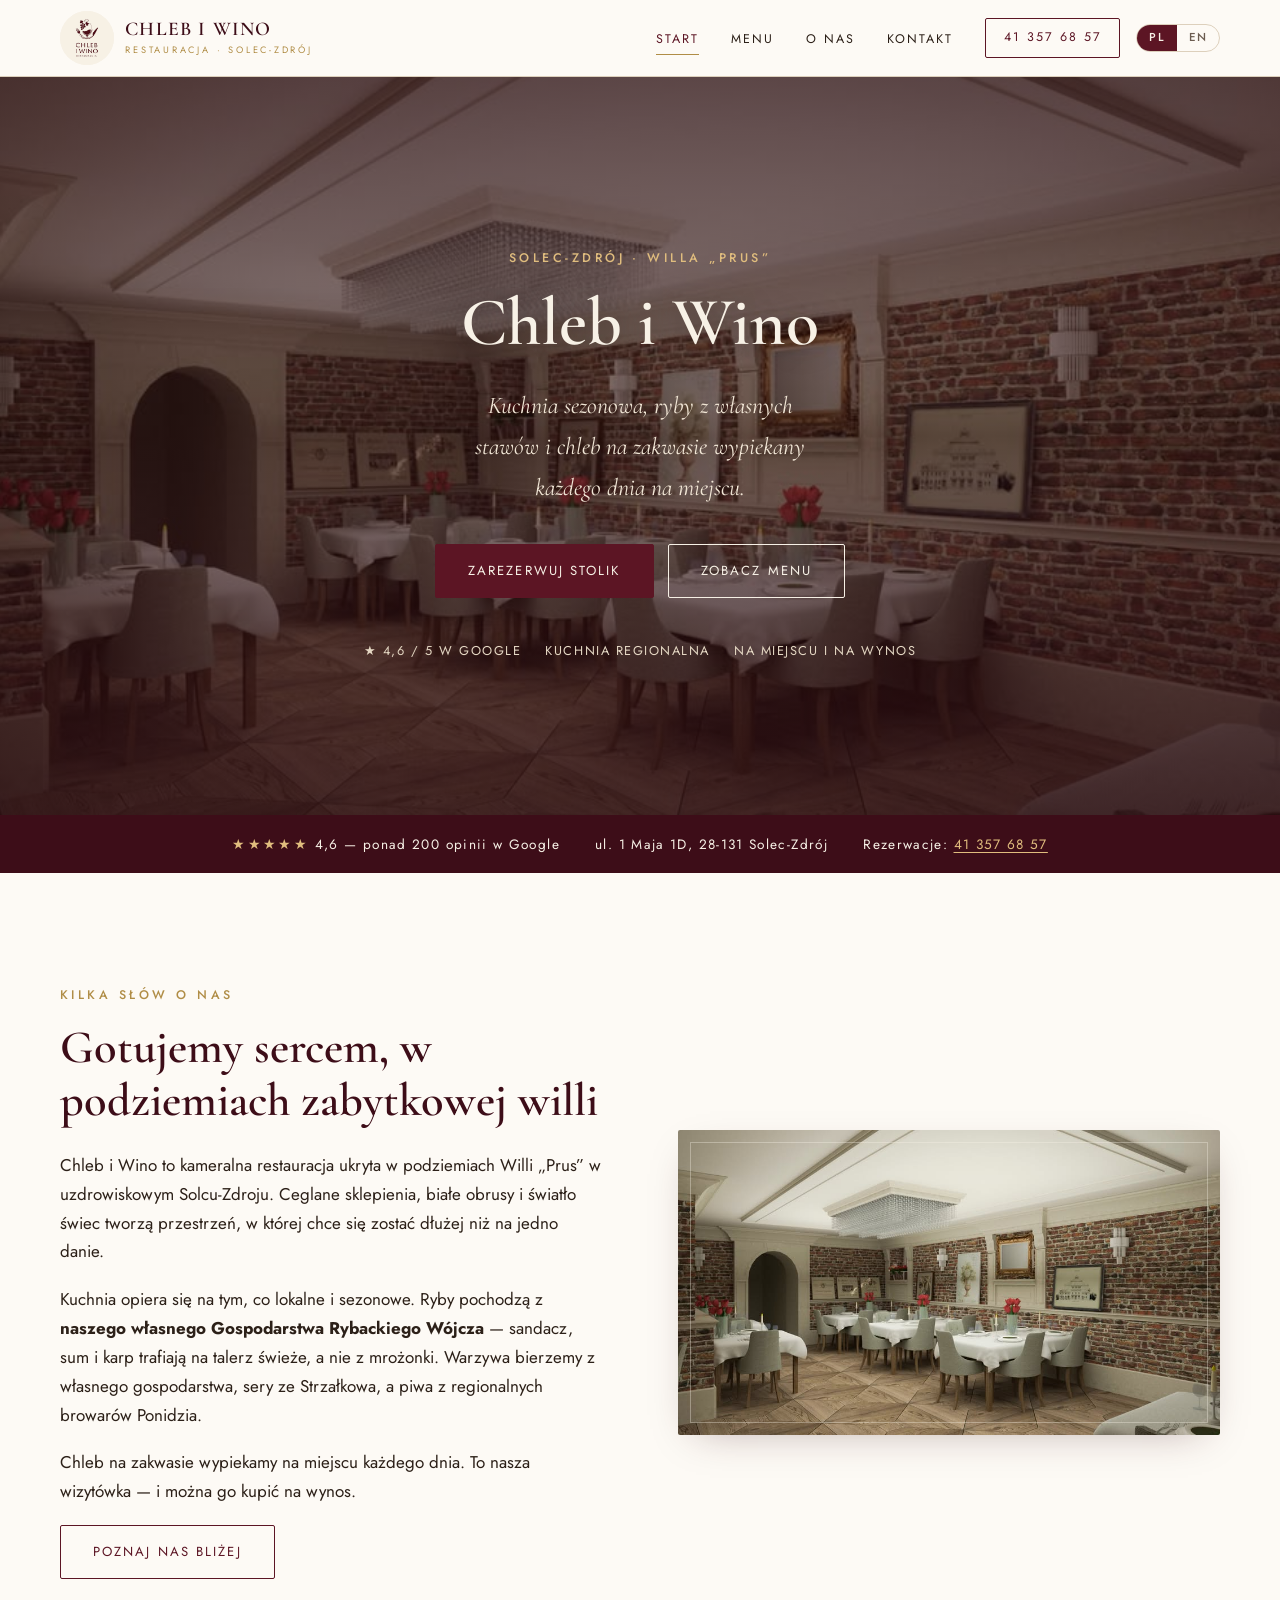
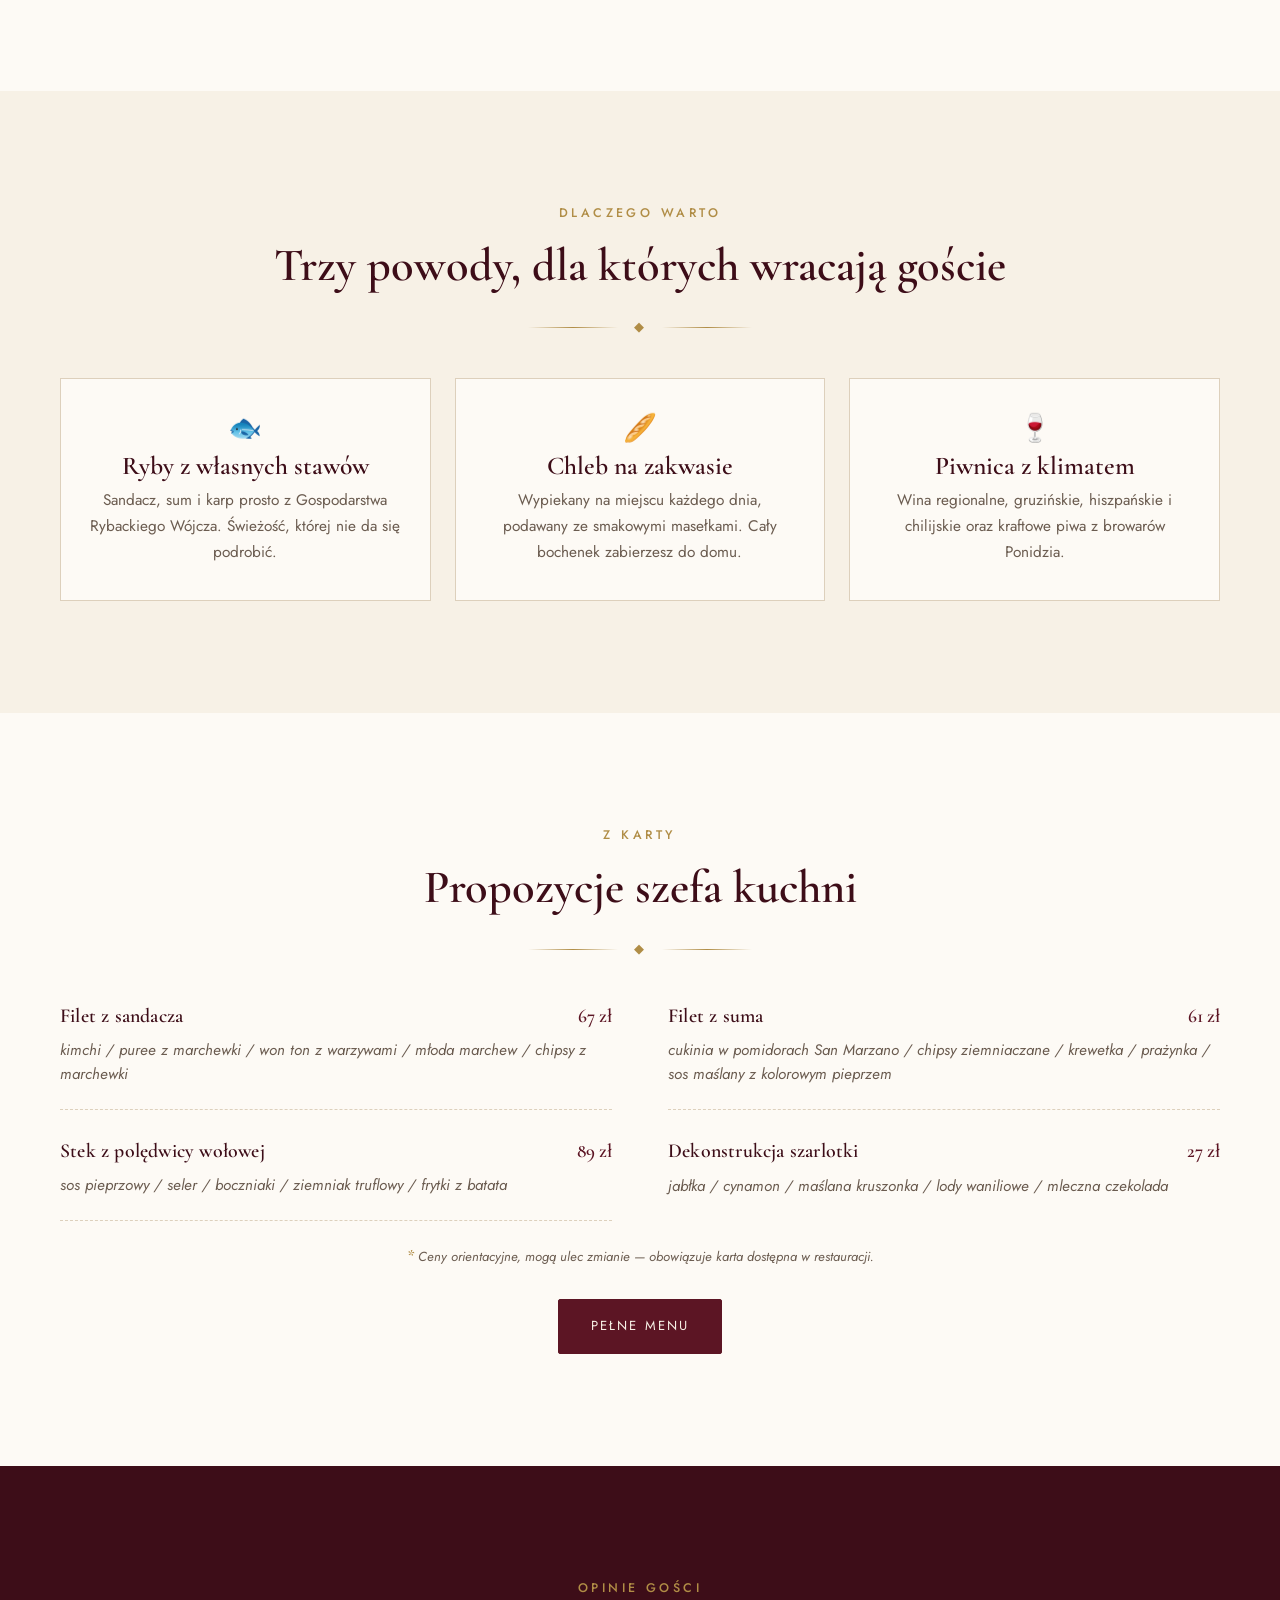
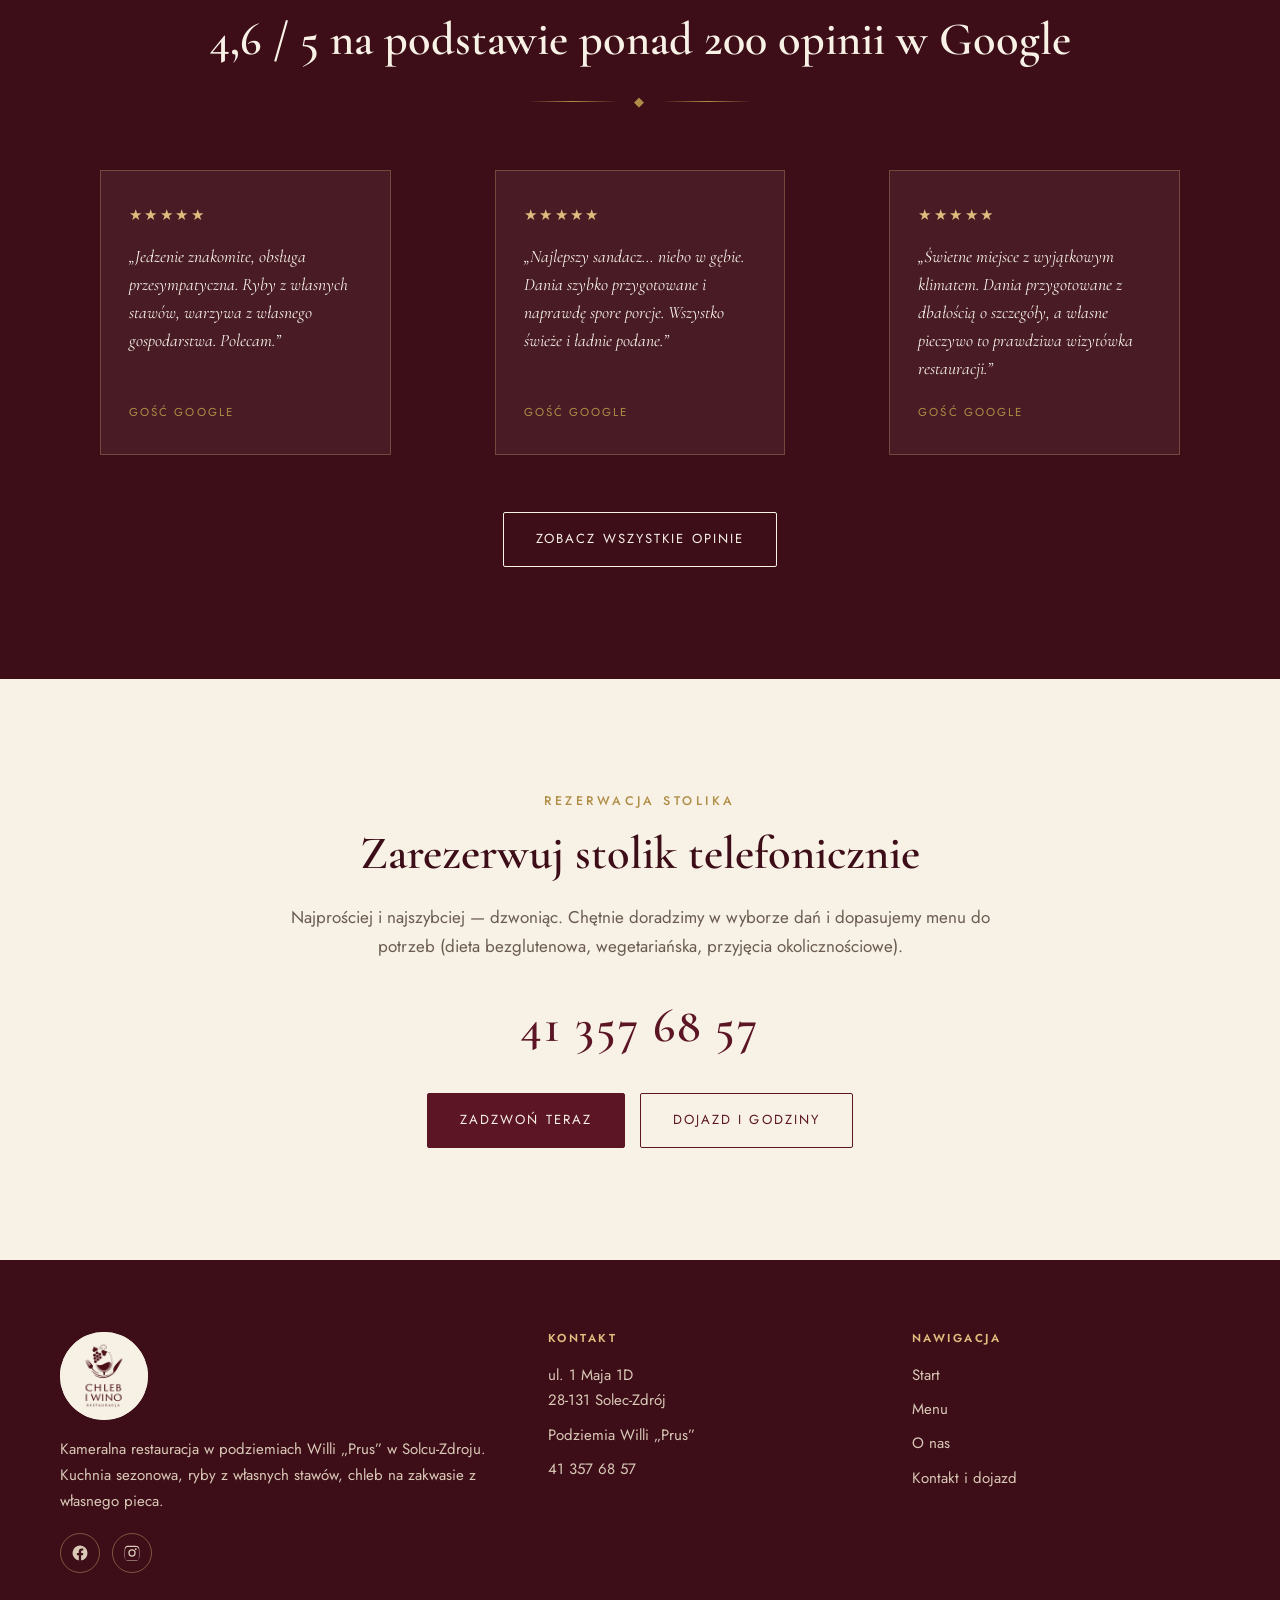
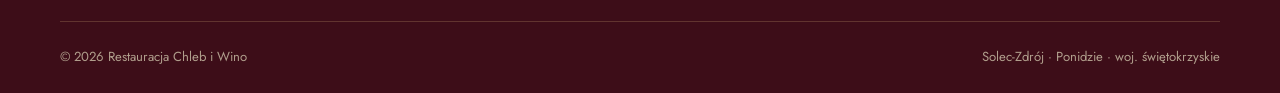
==== index.html @ 339c1a81 "Strona restauracji Chleb i Wino (Solec-Zdrój) Statyczna witryna w HTML, CSS i JS — bez frameworków i" ====
<!DOCTYPE html>
<html lang="pl">
<head>
<meta charset="utf-8">
<meta name="viewport" content="width=device-width, initial-scale=1">
<script>document.documentElement.classList.add("js");</script>
<title>Chleb i Wino — Restauracja w Solcu-Zdroju | Ryby z własnych stawów</title>
<meta name="description" content="Restauracja Chleb i Wino w Solcu-Zdroju. Kuchnia sezonowa, świeże ryby z własnego gospodarstwa rybackiego Wójcza i chleb na zakwasie wypiekany na miejscu. Rezerwacje: 41 357 68 57.">
<link rel="canonical" href="https://chlebiwino-solec.pl/">
<meta name="theme-color" content="#5c1524">

<link rel="alternate" hreflang="pl" href="https://chlebiwino-solec.pl/">
<link rel="alternate" hreflang="en" href="https://chlebiwino-solec.pl/en/index.html">
<link rel="alternate" hreflang="x-default" href="https://chlebiwino-solec.pl/">

<!-- Open Graph / social -->
<meta property="og:type" content="restaurant">
<meta property="og:locale" content="pl_PL">
<meta property="og:site_name" content="Chleb i Wino">
<meta property="og:title" content="Chleb i Wino — Restauracja w Solcu-Zdroju">
<meta property="og:description" content="Kuchnia sezonowa, świeże ryby z własnych stawów i chleb na zakwasie wypiekany na miejscu. Zabytkowa Willa „Prus”, Solec-Zdrój.">
<meta property="og:url" content="https://chlebiwino-solec.pl/">
<meta property="og:image" content="https://chlebiwino-solec.pl/img/wnetrze.jpg">
<meta name="twitter:card" content="summary_large_image">

<link rel="icon" href="img/logo.jpg">
<link rel="apple-touch-icon" href="img/logo.jpg">

<link rel="preconnect" href="https://fonts.googleapis.com">
<link rel="preconnect" href="https://fonts.gstatic.com" crossorigin>
<link href="https://fonts.googleapis.com/css2?family=Cormorant+Garamond:ital,wght@0,400;0,500;0,600;1,400;1,500&family=Jost:wght@300;400;500&display=swap" rel="stylesheet">
<link rel="stylesheet" href="css/style.css">

<!-- Dane strukturalne dla Google -->
<script type="application/ld+json">
{
  "@context": "https://schema.org",
  "@type": "Restaurant",
  "name": "Chleb i Wino",
  "image": "https://chlebiwino-solec.pl/img/wnetrze.jpg",
  "logo": "https://chlebiwino-solec.pl/img/logo.jpg",
  "url": "https://chlebiwino-solec.pl/",
  "telephone": "+48413576857",
  "priceRange": "40–60 zł",
  "servesCuisine": ["Polska", "Regionalna", "Ryby"],
  "address": {
    "@type": "PostalAddress",
    "streetAddress": "ul. 1 Maja 1D",
    "addressLocality": "Solec-Zdrój",
    "postalCode": "28-131",
    "addressRegion": "świętokrzyskie",
    "addressCountry": "PL"
  },
  "geo": { "@type": "GeoCoordinates", "latitude": 50.3466, "longitude": 20.9075 },
  "hasMenu": "https://chlebiwino-solec.pl/menu.html",
  "acceptsReservations": "True",
  "sameAs": [
    "https://www.facebook.com/RestauracjaChlebiWinoSolec/",
    "https://www.instagram.com/restauracja_chlebiwino/"
  ],
  "openingHoursSpecification": [
    {
      "@type": "OpeningHoursSpecification",
      "dayOfWeek": ["Monday","Tuesday","Wednesday","Thursday","Sunday"],
      "opens": "08:00",
      "closes": "20:00"
    },
    {
      "@type": "OpeningHoursSpecification",
      "dayOfWeek": ["Friday","Saturday"],
      "opens": "08:00",
      "closes": "21:00"
    }
  ]
}
</script>
</head>
<body>

<a class="pomin" href="#tresc">Przejdź do treści</a>

<!-- ============ NAGŁÓWEK ============ -->
<header class="header">
  <div class="wrap header__in">
    <a class="logo" href="index.html">
      <span class="znak"><img src="img/logo.jpg" alt="" width="2048" height="2048"></span>
      <span class="logo__txt">
        <strong>Chleb i Wino</strong>
        <small>Restauracja · Solec-Zdrój</small>
      </span>
    </a>

    <button class="hamburger" aria-label="Menu nawigacji" aria-expanded="false" aria-controls="nawigacja">
      <span></span><span></span><span></span>
    </button>

    <nav class="nav" id="nawigacja" aria-label="Nawigacja główna">
      <ul>
        <li><a href="index.html" aria-current="page">Start</a></li>
        <li><a href="menu.html">Menu</a></li>
        <li><a href="o-nas.html">O nas</a></li>
        <li><a href="kontakt.html">Kontakt</a></li>
        <li><a class="nav__tel" href="tel:+48413576857">41 357 68 57</a></li>
      </ul>
    </nav>

    <div class="jezyk">
      <a href="index.html" hreflang="pl" aria-current="true" lang="pl">PL</a>
      <a href="en/index.html" hreflang="en" lang="en">EN</a>
    </div>
  </div>
</header>

<main id="tresc">

<!-- ============ HERO ============ -->
<section class="hero">
  <div class="hero__bg" role="img" aria-label="Wnętrze restauracji Chleb i Wino — ceglane ściany, białe obrusy, świece"></div>
  <div class="hero__in wrap">
    <p class="nadtytul">Solec-Zdrój · Willa „Prus”</p>
    <h1>Chleb i Wino</h1>
    <p class="hero__lead">Kuchnia sezonowa, ryby z własnych stawów i chleb na zakwasie wypiekany każdego dnia na miejscu.</p>
    <div class="btn-grupa" style="justify-content:center">
      <a class="btn" href="tel:+48413576857">Zarezerwuj stolik</a>
      <a class="btn btn--jasny" href="menu.html">Zobacz menu</a>
    </div>
    <p class="hero__meta">
      <span>★ 4,6 / 5 w Google</span>
      <span>Kuchnia regionalna</span>
      <span>Na miejscu i na wynos</span>
    </p>
  </div>
</section>

<!-- ============ PASEK ============ -->
<div class="pasek-ocena">
  <div class="wrap pasek-ocena__in">
    <span><span class="gwiazdki">★★★★★</span> 4,6 — ponad 200 opinii w Google</span>
    <span>ul. 1 Maja 1D, 28-131 Solec-Zdrój</span>
    <span>Rezerwacje: <a href="tel:+48413576857" style="color:#e0bd7e">41 357 68 57</a></span>
  </div>
</div>

<!-- ============ O NAS (skrót) ============ -->
<section class="sekcja">
  <div class="wrap duet wjazd">
    <div>
      <p class="nadtytul">Kilka słów o nas</p>
      <h2>Gotujemy sercem, w podziemiach zabytkowej willi</h2>
      <p>Chleb i Wino to kameralna restauracja ukryta w podziemiach Willi „Prus” w uzdrowiskowym Solcu-Zdroju. Ceglane sklepienia, białe obrusy i światło świec tworzą przestrzeń, w której chce się zostać dłużej niż na jedno danie.</p>
      <p>Kuchnia opiera się na tym, co lokalne i sezonowe. Ryby pochodzą z <strong>naszego własnego Gospodarstwa Rybackiego Wójcza</strong> — sandacz, sum i karp trafiają na talerz świeże, a nie z mrożonki. Warzywa bierzemy z własnego gospodarstwa, sery ze Strzałkowa, a piwa z regionalnych browarów Ponidzia.</p>
      <p>Chleb na zakwasie wypiekamy na miejscu każdego dnia. To nasza wizytówka — i można go kupić na wynos.</p>
      <div class="btn-grupa">
        <a class="btn btn--kontur" href="o-nas.html">Poznaj nas bliżej</a>
      </div>
    </div>
    <div class="duet__foto">
      <img src="img/wnetrze.jpg" alt="Sala restauracji Chleb i Wino — ceglane ściany, nakryte stoły, kryształowy żyrandol" width="960" height="540" loading="lazy">
    </div>
  </div>
</section>

<!-- ============ WYRÓŻNIKI ============ -->
<section class="sekcja sekcja--krem">
  <div class="wrap">
    <div class="srodek wjazd">
      <p class="nadtytul">Dlaczego warto</p>
      <h2>Trzy powody, dla których wracają goście</h2>
      <div class="ozdoba"><span>◆</span></div>
    </div>
    <div class="karty wjazd">
      <article class="karta">
        <div class="karta__ikona">🐟</div>
        <h3>Ryby z własnych stawów</h3>
        <p>Sandacz, sum i karp prosto z Gospodarstwa Rybackiego Wójcza. Świeżość, której nie da się podrobić.</p>
      </article>
      <article class="karta">
        <div class="karta__ikona">🥖</div>
        <h3>Chleb na zakwasie</h3>
        <p>Wypiekany na miejscu każdego dnia, podawany ze smakowymi masełkami. Cały bochenek zabierzesz do domu.</p>
      </article>
      <article class="karta">
        <div class="karta__ikona">🍷</div>
        <h3>Piwnica z klimatem</h3>
        <p>Wina regionalne, gruzińskie, hiszpańskie i chilijskie oraz kraftowe piwa z browarów Ponidzia.</p>
      </article>
    </div>
  </div>
</section>

<!-- ============ POLECANE DANIA ============ -->
<section class="sekcja">
  <div class="wrap">
    <div class="srodek wjazd">
      <p class="nadtytul">Z karty</p>
      <h2>Propozycje szefa kuchni</h2>
      <div class="ozdoba"><span>◆</span></div>
    </div>

    <div class="dania dania--dwie wjazd">
      <article class="danie">
        <h3 class="danie__nazwa">Filet z sandacza</h3>
        <span class="danie__cena">67 zł</span>
        <p class="danie__opis">kimchi / puree z marchewki / won ton z warzywami / młoda marchew / chipsy z marchewki</p>
      </article>
      <article class="danie">
        <h3 class="danie__nazwa">Filet z suma</h3>
        <span class="danie__cena">61 zł</span>
        <p class="danie__opis">cukinia w pomidorach San Marzano / chipsy ziemniaczane / krewetka / prażynka / sos maślany z kolorowym pieprzem</p>
      </article>
      <article class="danie">
        <h3 class="danie__nazwa">Stek z polędwicy wołowej</h3>
        <span class="danie__cena">89 zł</span>
        <p class="danie__opis">sos pieprzowy / seler / boczniaki / ziemniak truflowy / frytki z batata</p>
      </article>
      <article class="danie">
        <h3 class="danie__nazwa">Dekonstrukcja szarlotki</h3>
        <span class="danie__cena">27 zł</span>
        <p class="danie__opis">jabłka / cynamon / maślana kruszonka / lody waniliowe / mleczna czekolada</p>
      </article>
    </div>

    <p class="zastrzezenie zastrzezenie--drobne">
      <span class="gwiazdka" aria-hidden="true">*</span>
      Ceny orientacyjne, mogą ulec zmianie — obowiązuje karta dostępna w restauracji.
    </p>

    <div class="srodek" style="margin-top:2rem">
      <a class="btn" href="menu.html">Pełne menu</a>
    </div>
  </div>
</section>

<!-- ============ OPINIE ============ -->
<section class="sekcja sekcja--bordo">
  <div class="wrap">
    <div class="srodek wjazd">
      <p class="nadtytul">Opinie gości</p>
      <h2>4,6 / 5 na podstawie ponad 200 opinii w Google</h2>
      <div class="ozdoba"><span>◆</span></div>
    </div>

    <div class="opinie wjazd">
      <blockquote class="opinia">
        <div class="opinia__gwiazdki" aria-label="Ocena 5 na 5">★★★★★</div>
        <p class="opinia__tekst">„Jedzenie znakomite, obsługa przesympatyczna. Ryby z własnych stawów, warzywa z własnego gospodarstwa. Polecam.”</p>
        <p class="opinia__autor">Gość Google</p>
      </blockquote>
      <blockquote class="opinia">
        <div class="opinia__gwiazdki" aria-label="Ocena 5 na 5">★★★★★</div>
        <p class="opinia__tekst">„Najlepszy sandacz… niebo w gębie. Dania szybko przygotowane i naprawdę spore porcje. Wszystko świeże i ładnie podane.”</p>
        <p class="opinia__autor">Gość Google</p>
      </blockquote>
      <blockquote class="opinia">
        <div class="opinia__gwiazdki" aria-label="Ocena 5 na 5">★★★★★</div>
        <p class="opinia__tekst">„Świetne miejsce z wyjątkowym klimatem. Dania przygotowane z dbałością o szczegóły, a własne pieczywo to prawdziwa wizytówka restauracji.”</p>
        <p class="opinia__autor">Gość Google</p>
      </blockquote>
    </div>

    <div class="srodek" style="margin-top:2.5rem">
      <a class="btn btn--jasny" href="https://www.google.com/maps/search/?api=1&amp;query=Chleb+i+Wino+Solec-Zdr%C3%B3j" target="_blank" rel="noopener">Zobacz wszystkie opinie</a>
    </div>
  </div>
</section>

<!-- ============ REZERWACJA ============ -->
<section class="sekcja sekcja--krem">
  <div class="waski srodek cta-rezerwacja wjazd" style="color:var(--tekst)">
    <p class="nadtytul">Rezerwacja stolika</p>
    <h2>Zarezerwuj stolik telefonicznie</h2>
    <p class="olowek">Najprościej i najszybciej — dzwoniąc. Chętnie doradzimy w wyborze dań i dopasujemy menu do potrzeb (dieta bezglutenowa, wegetariańska, przyjęcia okolicznościowe).</p>
    <a class="telefon" href="tel:+48413576857" style="color:var(--bordo)">41 357 68 57</a>
    <div class="btn-grupa" style="justify-content:center">
      <a class="btn" href="tel:+48413576857">Zadzwoń teraz</a>
      <a class="btn btn--kontur" href="kontakt.html">Dojazd i godziny</a>
    </div>
  </div>
</section>

</main>

<!-- ============ STOPKA ============ -->
<footer class="footer">
  <div class="wrap">
    <div class="footer__siatka">
      <div class="footer__logo">
        <span class="znak znak--duzy"><img src="img/logo.jpg" alt="Chleb i Wino" width="2048" height="2048" loading="lazy"></span>
        <p>Kameralna restauracja w podziemiach Willi „Prus” w Solcu-Zdroju. Kuchnia sezonowa, ryby z własnych stawów, chleb na zakwasie z własnego pieca.</p>
        <div class="footer__spolecznosci">
          <a href="https://www.facebook.com/RestauracjaChlebiWinoSolec/" target="_blank" rel="noopener" aria-label="Facebook">
            <svg viewBox="0 0 24 24" aria-hidden="true"><path d="M22 12a10 10 0 1 0-11.6 9.9v-7H7.9V12h2.5V9.8c0-2.5 1.5-3.9 3.8-3.9 1.1 0 2.2.2 2.2.2v2.5h-1.3c-1.2 0-1.6.8-1.6 1.6V12h2.8l-.4 2.9h-2.4v7A10 10 0 0 0 22 12Z"/></svg>
          </a>
          <a href="https://www.instagram.com/restauracja_chlebiwino/" target="_blank" rel="noopener" aria-label="Instagram">
            <svg viewBox="0 0 24 24" aria-hidden="true"><path d="M12 2.2c3.2 0 3.6 0 4.9.1 1.2.1 1.8.3 2.2.4.6.2 1 .5 1.4.9.4.4.7.8.9 1.4.2.4.4 1 .4 2.2.1 1.3.1 1.7.1 4.9s0 3.6-.1 4.9c0 1.2-.2 1.8-.4 2.2-.2.6-.5 1-.9 1.4-.4.4-.8.7-1.4.9-.4.2-1 .4-2.2.4-1.3.1-1.7.1-4.9.1s-3.6 0-4.9-.1c-1.2 0-1.8-.2-2.2-.4-.6-.2-1-.5-1.4-.9-.4-.4-.7-.8-.9-1.4-.2-.4-.4-1-.4-2.2-.1-1.3-.1-1.7-.1-4.9s0-3.6.1-4.9c0-1.2.2-1.8.4-2.2.2-.6.5-1 .9-1.4.4-.4.8-.7 1.4-.9.4-.2 1-.4 2.2-.4 1.3-.1 1.7-.1 4.9-.1Zm0 1.8c-3.1 0-3.5 0-4.8.1-1.1 0-1.7.2-2.1.3-.5.2-.9.4-1.2.8-.4.3-.6.7-.8 1.2-.1.4-.3 1-.3 2.1-.1 1.3-.1 1.6-.1 4.8s0 3.5.1 4.8c0 1.1.2 1.7.3 2.1.2.5.4.9.8 1.2.3.4.7.6 1.2.8.4.1 1 .3 2.1.3 1.3.1 1.7.1 4.8.1s3.5 0 4.8-.1c1.1 0 1.7-.2 2.1-.3.5-.2.9-.4 1.2-.8.4-.3.6-.7.8-1.2.1-.4.3-1 .3-2.1.1-1.3.1-1.6.1-4.8s0-3.5-.1-4.8c0-1.1-.2-1.7-.3-2.1-.2-.5-.4-.9-.8-1.2-.3-.4-.7-.6-1.2-.8-.4-.1-1-.3-2.1-.3-1.3-.1-1.7-.1-4.8-.1Zm0 3.1a4.9 4.9 0 1 1 0 9.8 4.9 4.9 0 0 1 0-9.8Zm0 8.1a3.2 3.2 0 1 0 0-6.4 3.2 3.2 0 0 0 0 6.4Zm6.2-8.3a1.15 1.15 0 1 1-2.3 0 1.15 1.15 0 0 1 2.3 0Z"/></svg>
          </a>
        </div>
      </div>

      <div>
        <h4>Kontakt</h4>
        <ul>
          <li>ul. 1 Maja 1D<br>28-131 Solec-Zdrój</li>
          <li>Podziemia Willi „Prus”</li>
          <li><a href="tel:+48413576857">41 357 68 57</a></li>
        </ul>
      </div>

      <div>
        <h4>Nawigacja</h4>
        <ul>
          <li><a href="index.html">Start</a></li>
          <li><a href="menu.html">Menu</a></li>
          <li><a href="o-nas.html">O nas</a></li>
          <li><a href="kontakt.html">Kontakt i dojazd</a></li>
        </ul>
      </div>
    </div>

    <div class="footer__dol">
      <span>© <span data-rok>2026</span> Restauracja Chleb i Wino</span>
      <span>Solec-Zdrój · Ponidzie · woj. świętokrzyskie</span>
    </div>
  </div>
</footer>

<!-- pasek akcji na telefonach -->
<div class="pasek-mobilny">
  <a href="tel:+48413576857">Zadzwoń</a>
  <a href="menu.html">Menu</a>
  <a href="https://www.google.com/maps/dir/?api=1&amp;destination=Chleb+i+Wino+Solec-Zdr%C3%B3j" target="_blank" rel="noopener">Dojazd</a>
</div>

<script src="js/main.js" defer></script>
</body>
</html>
---- css/style.css ----
/* =========================================================
   Chleb i Wino — Restauracja, Solec-Zdrój
   Arkusz stylów. Jeden plik dla całej witryny.
   ========================================================= */

/* ---------- 1. Zmienne / paleta ---------- */
:root {
  --bordo:        #5c1524;
  --bordo-ciemny: #3d0d18;
  --bordo-jasny:  #7d2334;
  --zloto:        #b08d46;
  --krem:         #f7f1e6;
  --krem-ciemny:  #efe5d4;
  --papier:       #fdfaf5;
  --tekst:        #2c2018;
  --tekst-mnie:   #6b5c50;
  --linia:        #ddd0bc;

  --serif: "Cormorant Garamond", "EB Garamond", Georgia, "Times New Roman", serif;
  --sans:  "Jost", "Inter", -apple-system, BlinkMacSystemFont, "Segoe UI", Roboto, Arial, sans-serif;

  --max: 1160px;
  --gap: clamp(1.25rem, 4vw, 2.5rem);
  --cien: 0 12px 40px -18px rgba(60, 20, 25, .35);
}

/* ---------- 2. Reset ---------- */
*, *::before, *::after { box-sizing: border-box; }

html {
  scroll-behavior: smooth;
  /* miejsce na sticky header przy skokach do kotwic */
  scroll-padding-top: 96px;
  -webkit-text-size-adjust: 100%;
}

body {
  margin: 0;
  background: var(--papier);
  color: var(--tekst);
  font-family: var(--sans);
  font-size: 1.0625rem;
  line-height: 1.7;
}

img { max-width: 100%; display: block; height: auto; }
a   { color: var(--bordo); text-decoration-thickness: 1px; text-underline-offset: 3px; }

h1, h2, h3, h4 {
  font-family: var(--serif);
  font-weight: 600;
  line-height: 1.15;
  margin: 0 0 .5em;
  color: var(--bordo-ciemny);
}

h1 { font-size: clamp(2.5rem, 6vw, 4.25rem); }
h2 { font-size: clamp(1.9rem, 4vw, 2.9rem); }
h3 { font-size: clamp(1.25rem, 2.4vw, 1.6rem); }

p { margin: 0 0 1.1em; }

/* ---------- 3. Elementy pomocnicze ---------- */
.wrap {
  width: min(100% - 2.5rem, var(--max));
  margin-inline: auto;
}

.waski { width: min(100% - 2.5rem, 760px); margin-inline: auto; }

.sekcja { padding: clamp(3.5rem, 9vw, 7rem) 0; }
.sekcja--krem { background: var(--krem); }
.sekcja--bordo { background: var(--bordo-ciemny); color: var(--krem); }
.sekcja--bordo h2, .sekcja--bordo h3 { color: var(--krem); }

.nadtytul {
  font-family: var(--sans);
  font-size: .78rem;
  letter-spacing: .28em;
  text-transform: uppercase;
  color: var(--zloto);
  margin: 0 0 .9rem;
  font-weight: 500;
}

.srodek { text-align: center; }
.olowek { color: var(--tekst-mnie); }

/* ozdobny separator z winogronem/kropką */
.ozdoba {
  display: flex;
  align-items: center;
  justify-content: center;
  gap: 1rem;
  margin: 1.5rem 0 2.5rem;
}
.ozdoba::before, .ozdoba::after {
  content: "";
  height: 1px;
  width: min(90px, 18vw);
  background: linear-gradient(to right, transparent, var(--zloto), transparent);
}
.ozdoba span { color: var(--zloto); font-size: .8rem; letter-spacing: .2em; }

/* przyciski */
.btn {
  display: inline-flex;
  align-items: center;
  justify-content: center;
  gap: .55rem;
  padding: .95rem 2rem;
  border: 1px solid var(--bordo);
  border-radius: 2px;
  background: var(--bordo);
  color: var(--krem);
  font-family: var(--sans);
  font-size: .82rem;
  letter-spacing: .16em;
  text-transform: uppercase;
  text-decoration: none;
  cursor: pointer;
  transition: background .25s ease, color .25s ease, transform .25s ease;
}
.btn:hover { background: var(--bordo-ciemny); border-color: var(--bordo-ciemny); transform: translateY(-2px); }

.btn--kontur { background: transparent; color: var(--bordo); }
.btn--kontur:hover { background: var(--bordo); color: var(--krem); }

.btn--jasny { background: transparent; border-color: var(--krem); color: var(--krem); }
.btn--jasny:hover { background: var(--krem); color: var(--bordo-ciemny); }

.btn-grupa { display: flex; flex-wrap: wrap; gap: .9rem; }
.srodek .btn-grupa { justify-content: center; }

/* ---------- 4. Nagłówek / nawigacja ---------- */
.header {
  position: sticky;
  top: 0;
  z-index: 100;
  background: rgba(253, 250, 245, .93);
  backdrop-filter: blur(10px);
  border-bottom: 1px solid var(--linia);
  transition: box-shadow .3s ease;
}
.header.przewiniety { box-shadow: 0 6px 24px -18px rgba(60,20,25,.6); }

.header__in {
  display: flex;
  align-items: center;
  gap: 1rem;
  min-height: 76px;
  padding: .5rem 0;
}
/* Kolejność: logo | nawigacja | język | hamburger.
   Na telefonie nawigacja jest pozycjonowana na stałe (wypada z układu),
   więc zostaje: logo | język | hamburger. */
.header__in > .logo { margin-right: auto; order: 1; }
.header__in > .nav { order: 2; }
.header__in > .jezyk { order: 3; }
.header__in > .hamburger { order: 4; }

/* przełącznik języka */
.jezyk {
  display: flex;
  flex: none;
  border: 1px solid var(--linia);
  border-radius: 999px;
  overflow: hidden;
  background: var(--papier);
}
.jezyk a {
  padding: .4rem .75rem;
  font-size: .72rem;
  font-weight: 500;
  letter-spacing: .1em;
  text-decoration: none;
  color: var(--tekst-mnie);
  line-height: 1.2;
  transition: background .2s ease, color .2s ease;
}
.jezyk a:hover { color: var(--bordo); background: var(--krem); }
.jezyk a[aria-current="true"] { background: var(--bordo); color: var(--krem); }
.jezyk a[aria-current="true"]:hover { background: var(--bordo-ciemny); color: var(--krem); }

.logo { display: flex; align-items: center; gap: .7rem; text-decoration: none; }

/* Logo w okrągłej pieczęci — tak jak na wizytówce Google i Facebooku.
   Plik źródłowy ma szeroki pusty margines, więc powiększamy go o 34%,
   żeby znak z napisem ładnie wypełnił koło. */
.znak {
  flex: none;
  display: block;
  width: 54px;
  height: 54px;
  border-radius: 50%;
  overflow: hidden;
  position: relative;
  background: var(--krem);
}
.znak img {
  position: absolute;
  width: 134%;
  height: 134%;
  max-width: none;
  left: -17%;
  top: -17%;
}
.znak--duzy { width: 88px; height: 88px; }
.logo__txt { font-family: var(--serif); line-height: 1.05; }
.logo__txt strong {
  display: block;
  font-size: 1.22rem;
  font-weight: 600;
  letter-spacing: .06em;
  color: var(--bordo-ciemny);
  text-transform: uppercase;
}
.logo__txt small {
  font-family: var(--sans);
  font-size: .58rem;
  letter-spacing: .3em;
  text-transform: uppercase;
  color: var(--zloto);
}

.nav ul {
  display: flex;
  align-items: center;
  gap: clamp(1rem, 2.5vw, 2rem);
  list-style: none;
  margin: 0;
  padding: 0;
}
.nav a {
  font-size: .78rem;
  letter-spacing: .16em;
  text-transform: uppercase;
  text-decoration: none;
  color: var(--tekst);
  padding: .4rem 0;
  position: relative;
}
.nav a::after {
  content: "";
  position: absolute;
  left: 0; bottom: 0;
  width: 0; height: 1px;
  background: var(--zloto);
  transition: width .28s ease;
}
.nav a:hover::after, .nav a[aria-current="page"]::after { width: 100%; }
.nav a[aria-current="page"] { color: var(--bordo); }

.nav__tel {
  display: inline-flex;
  align-items: center;
  gap: .45rem;
  border: 1px solid var(--bordo);
  border-radius: 2px;
  padding: .55rem 1.1rem !important;
  color: var(--bordo) !important;
}
.nav__tel::after { display: none; }
.nav__tel:hover { background: var(--bordo); color: var(--krem) !important; }

/* hamburger */
.hamburger {
  display: none;
  width: 44px; height: 44px;
  border: 0;
  background: transparent;
  cursor: pointer;
  padding: 10px;
}
.hamburger span {
  display: block;
  height: 1.5px;
  background: var(--bordo-ciemny);
  margin: 5px 0;
  transition: transform .3s ease, opacity .25s ease;
}
.hamburger[aria-expanded="true"] span:nth-child(1) { transform: translateY(6.5px) rotate(45deg); }
.hamburger[aria-expanded="true"] span:nth-child(2) { opacity: 0; }
.hamburger[aria-expanded="true"] span:nth-child(3) { transform: translateY(-6.5px) rotate(-45deg); }

/* Na wąskich ekranach logo musi zmieścić się obok przełącznika języka,
   inaczej napis się łamie i nagłówek rośnie. */
@media (max-width: 560px) {
  .znak { width: 44px; height: 44px; }
  .logo { gap: .55rem; }
  .logo__txt strong { font-size: 1.05rem; }
  .logo__txt small { display: none; }
}

@media (max-width: 900px) {
  .hamburger { display: block; }
  .nav {
    position: fixed;
    inset: var(--h-naglowek, 76px) 0 auto 0;
    background: var(--papier);
    border-bottom: 1px solid var(--linia);
    max-height: 0;
    overflow: hidden;
    transition: max-height .35s ease;
  }
  .nav.otwarte { max-height: 70vh; overflow-y: auto; }
  .nav ul { flex-direction: column; align-items: stretch; gap: 0; padding: .5rem 1.25rem 1.5rem; }
  .nav li { border-bottom: 1px solid var(--linia); }
  .nav li:last-child { border: 0; padding-top: 1rem; }
  .nav a { display: block; padding: 1rem .25rem; font-size: .9rem; }
  .nav__tel { justify-content: center; }
}

/* ---------- 5. Hero ---------- */
.hero {
  position: relative;
  min-height: clamp(520px, 82vh, 780px);
  display: grid;
  place-items: center;
  text-align: center;
  color: var(--krem);
  overflow: hidden;
}
.hero__bg {
  position: absolute;
  inset: 0;
  background: url("../img/wnetrze.jpg") center 55% / cover no-repeat;
  transform: scale(1.05);
}
.hero__bg::after {
  content: "";
  position: absolute;
  inset: 0;
  background: linear-gradient(180deg, rgba(40,10,16,.72) 0%, rgba(40,10,16,.5) 45%, rgba(40,10,16,.82) 100%);
}
.hero__in { position: relative; padding: 7rem 1.25rem 5rem; }
.hero h1 { color: var(--krem); margin-bottom: .35em; text-shadow: 0 2px 30px rgba(0,0,0,.35); }
.hero__lead {
  font-family: var(--serif);
  font-size: clamp(1.15rem, 2.4vw, 1.5rem);
  font-style: italic;
  max-width: 34ch;
  margin: 0 auto 2.2rem;
  color: #f1e6d6;
}
.hero .nadtytul { color: #e0bd7e; }

.hero__meta {
  display: flex;
  flex-wrap: wrap;
  justify-content: center;
  gap: .6rem 1.5rem;
  margin-top: 2.6rem;
  font-size: .8rem;
  letter-spacing: .12em;
  text-transform: uppercase;
  color: #e5d8c4;
}
.hero__meta span { display: inline-flex; align-items: center; gap: .45rem; }

/* pasek z oceną pod hero */
.pasek-ocena {
  background: var(--bordo-ciemny);
  color: var(--krem);
  padding: 1.1rem 0;
  font-size: .85rem;
  letter-spacing: .1em;
}
.pasek-ocena__in {
  display: flex;
  flex-wrap: wrap;
  align-items: center;
  justify-content: center;
  gap: .5rem 2.2rem;
  text-align: center;
}
.gwiazdki { color: #e0bd7e; letter-spacing: .18em; }

/* ---------- 6. Siatki treści ---------- */
.duet {
  display: grid;
  grid-template-columns: 1fr 1fr;
  gap: clamp(2rem, 6vw, 5rem);
  align-items: center;
}
@media (max-width: 860px) { .duet { grid-template-columns: 1fr; } }

.duet__foto {
  position: relative;
  border-radius: 2px;
  overflow: hidden;
  box-shadow: var(--cien);
}
.duet__foto img { width: 100%; }
.duet__foto::after {
  content: "";
  position: absolute;
  inset: 12px;
  border: 1px solid rgba(247,241,230,.35);
  pointer-events: none;
}

.karty {
  display: grid;
  grid-template-columns: repeat(auto-fit, minmax(260px, 1fr));
  gap: 1.5rem;
}
.karta {
  background: var(--papier);
  border: 1px solid var(--linia);
  padding: 2.2rem 1.75rem;
  text-align: center;
  transition: transform .3s ease, box-shadow .3s ease;
}
.karta:hover { transform: translateY(-4px); box-shadow: var(--cien); }
.karta__ikona {
  font-size: 1.7rem;
  color: var(--zloto);
  margin-bottom: .6rem;
  line-height: 1;
}
.karta h3 { margin-bottom: .4rem; }
.karta p { margin: 0; font-size: .96rem; color: var(--tekst-mnie); }

/* ---------- 7. Menu ---------- */
/* na stronie menu kotwice muszą minąć dwa przyklejone paski */
html:has(.menu-nawigacja) {
  scroll-padding-top: calc(var(--h-naglowek, 76px) + 74px);
}

.menu-nawigacja {
  position: sticky;
  top: var(--h-naglowek, 76px);
  z-index: 50;
  background: rgba(247, 241, 230, .96);
  backdrop-filter: blur(8px);
  border-bottom: 1px solid var(--linia);
  padding: .75rem 0;
}
.menu-nawigacja__in {
  display: flex;
  gap: .5rem;
  overflow-x: auto;
  scrollbar-width: none;
  padding-bottom: 2px;
}
.menu-nawigacja__in::-webkit-scrollbar { display: none; }
.menu-nawigacja a {
  flex: 0 0 auto;
  padding: .5rem 1.05rem;
  border: 1px solid transparent;
  border-radius: 999px;
  font-size: .75rem;
  letter-spacing: .13em;
  text-transform: uppercase;
  text-decoration: none;
  color: var(--tekst-mnie);
  white-space: nowrap;
  transition: all .22s ease;
}
.menu-nawigacja a:hover { color: var(--bordo); border-color: var(--linia); }
.menu-nawigacja a.aktywny { background: var(--bordo); border-color: var(--bordo); color: var(--krem); }

.menu-blok { padding: clamp(2.5rem, 6vw, 4rem) 0 0; }
.menu-blok__naglowek { text-align: center; margin-bottom: 2.5rem; }
.menu-blok__naglowek p { color: var(--tekst-mnie); font-style: italic; font-family: var(--serif); font-size: 1.1rem; }

.dania { display: grid; gap: 1.6rem; }
@media (min-width: 900px) { .dania--dwie { grid-template-columns: 1fr 1fr; column-gap: 3.5rem; } }

.danie {
  display: grid;
  grid-template-columns: 1fr auto;
  gap: .25rem .9rem;
  align-items: baseline;
  padding-bottom: 1.4rem;
  border-bottom: 1px dashed var(--linia);
}
.danie:last-child { border-bottom: 0; }
.danie__nazwa {
  font-family: var(--serif);
  font-size: 1.24rem;
  font-weight: 600;
  color: var(--bordo-ciemny);
  margin: 0;
  letter-spacing: .01em;
}
.danie__cena {
  font-family: var(--serif);
  font-size: 1.2rem;
  font-weight: 600;
  color: var(--bordo);
  white-space: nowrap;
}
.danie__opis {
  grid-column: 1 / -1;
  margin: .15rem 0 0;
  font-size: .95rem;
  color: var(--tekst-mnie);
  font-style: italic;
  line-height: 1.55;
}
.danie__tag {
  display: inline-block;
  margin-left: .5rem;
  padding: .1rem .5rem;
  border: 1px solid var(--zloto);
  border-radius: 999px;
  font-family: var(--sans);
  font-style: normal;
  font-size: .62rem;
  letter-spacing: .12em;
  text-transform: uppercase;
  color: var(--zloto);
  vertical-align: middle;
}

/* wyróżniony blok — chleb */
.wyroznik {
  background: var(--krem);
  border: 1px solid var(--linia);
  border-left: 3px solid var(--bordo);
  padding: 2rem 1.9rem;
  margin-bottom: 2.5rem;
}
.wyroznik h3 { margin-bottom: .3rem; }
.wyroznik p { margin-bottom: .8rem; color: var(--tekst-mnie); }
.wyroznik ul { margin: 0; padding-left: 1.1rem; }
.wyroznik li { margin-bottom: .25rem; }

/* lista napojów — prostsza forma */
.napoje { display: grid; gap: .85rem; }
@media (min-width: 800px) { .napoje--dwie { grid-template-columns: 1fr 1fr; column-gap: 3.5rem; } }
.napoj {
  display: flex;
  align-items: baseline;
  gap: .75rem;
  padding-bottom: .6rem;
  border-bottom: 1px dashed var(--linia);
}
.napoj__nazwa { font-family: var(--serif); font-size: 1.08rem; color: var(--bordo-ciemny); }
.napoj__nazwa em { font-family: var(--sans); font-size: .78rem; font-style: normal; color: var(--tekst-mnie); letter-spacing: .04em; }
.napoj__kropki { flex: 1; border-bottom: 1px dotted var(--linia); transform: translateY(-4px); }
.napoj__cena { font-family: var(--serif); font-weight: 600; color: var(--bordo); white-space: nowrap; }

.podgrupa {
  font-family: var(--sans);
  font-size: .72rem;
  letter-spacing: .24em;
  text-transform: uppercase;
  color: var(--zloto);
  margin: 2.2rem 0 1.1rem;
  padding-bottom: .4rem;
  border-bottom: 1px solid var(--linia);
}
.podgrupa:first-child { margin-top: 0; }

.uwaga {
  font-size: .85rem;
  color: var(--tekst-mnie);
  font-style: italic;
  text-align: center;
  margin-top: 3rem;
}

/* Zastrzeżenie o cenach — widoczne, ale nienachalne. */
.zastrzezenie {
  display: flex;
  align-items: flex-start;
  gap: .7rem;
  max-width: 640px;
  margin: 2rem auto 0;
  padding: .9rem 1.2rem;
  border: 1px solid var(--linia);
  border-left: 3px solid var(--zloto);
  background: var(--papier);
  text-align: left;
  font-size: .88rem;
  line-height: 1.55;
  color: var(--tekst-mnie);
}
.zastrzezenie .gwiazdka {
  flex: none;
  font-family: var(--serif);
  font-size: 1.5rem;
  font-weight: 600;
  line-height: 1;
  color: var(--zloto);
  transform: translateY(2px);
}
.zastrzezenie p { margin: 0; }

/* wersja skrócona, jednoliniowa — pod cenami na stronie głównej */
.zastrzezenie--drobne {
  display: block;
  border: 0;
  background: transparent;
  padding: 0;
  margin-top: 1.6rem;
  text-align: center;
  font-size: .82rem;
  font-style: italic;
}
.zastrzezenie--drobne .gwiazdka { display: inline; font-size: 1rem; transform: none; }
/* na ciemnym tle trzeba rozjaśnić, inaczej napis znika */
.sekcja--bordo .zastrzezenie--drobne { color: #c2b0a0; }

/* ---------- 8. Opinie ---------- */
.opinie {
  display: grid;
  grid-template-columns: repeat(auto-fit, minmax(280px, 1fr));
  gap: 1.5rem;
}
.opinia {
  background: rgba(247,241,230,.06);
  border: 1px solid rgba(224,189,126,.28);
  padding: 2rem 1.75rem;
  display: flex;
  flex-direction: column;
}
.sekcja--krem .opinia { background: var(--papier); border-color: var(--linia); }
.opinia__gwiazdki { color: #e0bd7e; letter-spacing: .16em; margin-bottom: .9rem; font-size: .95rem; }
.opinia__tekst {
  font-family: var(--serif);
  font-size: 1.1rem;
  font-style: italic;
  line-height: 1.6;
  margin-bottom: 1.2rem;
  flex: 1;
}
.opinia__autor {
  font-size: .72rem;
  letter-spacing: .18em;
  text-transform: uppercase;
  color: var(--zloto);
  margin: 0;
}

/* ---------- 9. Galeria ---------- */
.galeria {
  display: grid;
  grid-template-columns: repeat(auto-fit, minmax(240px, 1fr));
  gap: 1rem;
}
.galeria figure { margin: 0; overflow: hidden; border: 1px solid var(--linia); background: var(--krem); }
.galeria img { width: 100%; transition: transform .5s ease; }
.galeria figure:hover img { transform: scale(1.04); }

/* karta menu jako obrazki (skan) */
.skany { display: grid; grid-template-columns: repeat(auto-fit, minmax(260px, 1fr)); gap: 1.25rem; }
.skany a { border: 1px solid var(--linia); background: #fff; display: block; overflow: hidden; }
.skany img { transition: transform .4s ease; }
.skany a:hover img { transform: scale(1.03); }

/* ---------- 10. Kontakt ---------- */
.kontakt-siatka {
  display: grid;
  grid-template-columns: 1fr 1fr;
  gap: clamp(2rem, 5vw, 4rem);
}
@media (max-width: 860px) { .kontakt-siatka { grid-template-columns: 1fr; } }

.dane { list-style: none; margin: 0; padding: 0; }
.dane li {
  display: grid;
  grid-template-columns: 34px 1fr;
  gap: .9rem;
  padding: 1.1rem 0;
  border-bottom: 1px solid var(--linia);
}
.dane li:last-child { border-bottom: 0; }
.dane .ikona { color: var(--zloto); font-size: 1.15rem; line-height: 1.5; }
.dane strong {
  display: block;
  font-family: var(--sans);
  font-size: .7rem;
  letter-spacing: .2em;
  text-transform: uppercase;
  color: var(--tekst-mnie);
  font-weight: 500;
  margin-bottom: .15rem;
}
.dane a { text-decoration: none; }
.dane a:hover { text-decoration: underline; }

.godziny { width: 100%; border-collapse: collapse; font-size: .98rem; }
.godziny td { padding: .6rem 0; border-bottom: 1px solid var(--linia); }
.godziny td:last-child { text-align: right; font-variant-numeric: tabular-nums; }
.godziny tr:last-child td { border-bottom: 0; }
.godziny tr.dzis td { color: var(--bordo); font-weight: 600; }

.mapa {
  border: 1px solid var(--linia);
  overflow: hidden;
  min-height: 340px;
  background: var(--krem);
}
.mapa iframe { width: 100%; height: 100%; min-height: 340px; border: 0; display: block; }

/* CTA rezerwacja */
.cta-rezerwacja { text-align: center; }
.cta-rezerwacja .telefon {
  display: inline-block;
  font-family: var(--serif);
  font-size: clamp(2rem, 5vw, 3rem);
  font-weight: 600;
  letter-spacing: .04em;
  color: var(--krem);
  text-decoration: none;
  margin: .4rem 0 1.6rem;
}
.cta-rezerwacja .telefon:hover { color: #e0bd7e; }

/* ---------- 11. Stopka ---------- */
.footer {
  background: var(--bordo-ciemny);
  color: #d9c9b6;
  padding: clamp(3rem, 7vw, 4.5rem) 0 0;
  font-size: .94rem;
}
.footer h4 {
  font-family: var(--sans);
  font-size: .72rem;
  letter-spacing: .22em;
  text-transform: uppercase;
  color: #e0bd7e;
  margin: 0 0 1.1rem;
}
.footer a { color: #d9c9b6; text-decoration: none; }
.footer a:hover { color: #fff; text-decoration: underline; }
.footer__siatka {
  display: grid;
  grid-template-columns: 1.4fr 1fr 1fr;
  gap: clamp(2rem, 5vw, 3.5rem);
  padding-bottom: 3rem;
}
@media (max-width: 780px) { .footer__siatka { grid-template-columns: 1fr; gap: 2.5rem; } }
.footer ul { list-style: none; margin: 0; padding: 0; }
.footer li { margin-bottom: .55rem; }
.footer__logo .znak { margin-bottom: 1.1rem; }
.footer__spolecznosci { display: flex; gap: .75rem; margin-top: 1.2rem; }
.footer__spolecznosci a {
  width: 40px; height: 40px;
  display: grid; place-items: center;
  border: 1px solid rgba(224,189,126,.4);
  border-radius: 50%;
  transition: background .25s ease, color .25s ease;
}
.footer__spolecznosci a:hover { background: #e0bd7e; color: var(--bordo-ciemny); }
.footer__spolecznosci svg { width: 18px; height: 18px; fill: currentColor; }

.footer__dol {
  border-top: 1px solid rgba(224,189,126,.22);
  padding: 1.5rem 0;
  display: flex;
  flex-wrap: wrap;
  justify-content: space-between;
  gap: .75rem;
  font-size: .82rem;
  color: #b09e8c;
}

/* ---------- 12. Pasek mobilny (telefon zawsze pod ręką) ---------- */
.pasek-mobilny {
  position: fixed;
  left: 0; right: 0; bottom: 0;
  z-index: 90;
  display: none;
  background: var(--bordo);
  box-shadow: 0 -6px 24px -14px rgba(0,0,0,.5);
}
.pasek-mobilny a {
  flex: 1;
  padding: .95rem .5rem;
  text-align: center;
  color: var(--krem);
  text-decoration: none;
  font-size: .74rem;
  letter-spacing: .12em;
  text-transform: uppercase;
  border-right: 1px solid rgba(247,241,230,.2);
}
.pasek-mobilny a:last-child { border-right: 0; }
@media (max-width: 700px) {
  .pasek-mobilny { display: flex; }
  body { padding-bottom: 52px; }
}

/* ---------- 12b. Okno z numerem telefonu (komputery) ----------
   Na telefonie link tel: otwiera dzwonienie. Na komputerze zwykle nie robi nic,
   więc zamiast tego pokazujemy numer do przepisania lub skopiowania. */
.okno-tel {
  border: 0;
  padding: 0;
  width: min(92vw, 420px);
  background: var(--papier);
  color: var(--tekst);
  box-shadow: 0 30px 80px -30px rgba(40, 10, 16, .6);
  border-radius: 3px;
}
.okno-tel::backdrop { background: rgba(40, 10, 16, .55); backdrop-filter: blur(3px); }

.okno-tel__in { padding: 2.5rem 2rem 2rem; text-align: center; position: relative; }
.okno-tel h2 { font-size: 1.7rem; margin-bottom: .3rem; }
.okno-tel p { color: var(--tekst-mnie); font-size: .95rem; margin-bottom: 1.4rem; }

.okno-tel__numer {
  display: block;
  font-family: var(--serif);
  font-size: clamp(2rem, 7vw, 2.6rem);
  font-weight: 600;
  letter-spacing: .04em;
  color: var(--bordo);
  text-decoration: none;
  margin-bottom: 1.6rem;
}

.okno-tel__zamknij {
  position: absolute;
  top: .5rem;
  right: .5rem;
  width: 40px;
  height: 40px;
  border: 0;
  background: transparent;
  color: var(--tekst-mnie);
  font-size: 1.4rem;
  line-height: 1;
  cursor: pointer;
  border-radius: 50%;
}
.okno-tel__zamknij:hover { background: var(--krem); color: var(--bordo); }

/* ---------- 13. Animacje wejścia ----------
   Ukrywamy sekcje tylko wtedy, gdy JavaScript faktycznie działa
   (klasa .js dodawana jest w <head>). Bez JS treść jest po prostu widoczna. */
.js .wjazd { opacity: 0; transform: translateY(24px); transition: opacity .7s ease, transform .7s ease; }
.js .wjazd.widoczne { opacity: 1; transform: none; }

@media (prefers-reduced-motion: reduce) {
  html { scroll-behavior: auto; }
  .js .wjazd { opacity: 1; transform: none; transition: none; }
  * { animation-duration: .01ms !important; transition-duration: .01ms !important; }
}

/* ---------- 14. Dostępność ---------- */
.pomin {
  position: absolute;
  left: -9999px;
  top: 0;
  background: var(--bordo);
  color: #fff;
  padding: .75rem 1.25rem;
  z-index: 999;
}
.pomin:focus { left: 1rem; top: 1rem; }

:focus-visible { outline: 2px solid var(--zloto); outline-offset: 3px; }

/* ---------- 15. Druk ---------- */
@media print {
  .header, .footer, .pasek-mobilny, .menu-nawigacja, .hero__bg { display: none !important; }
  body { background: #fff; font-size: 11pt; }
  .sekcja { padding: 1rem 0; }
  .danie { break-inside: avoid; }
}
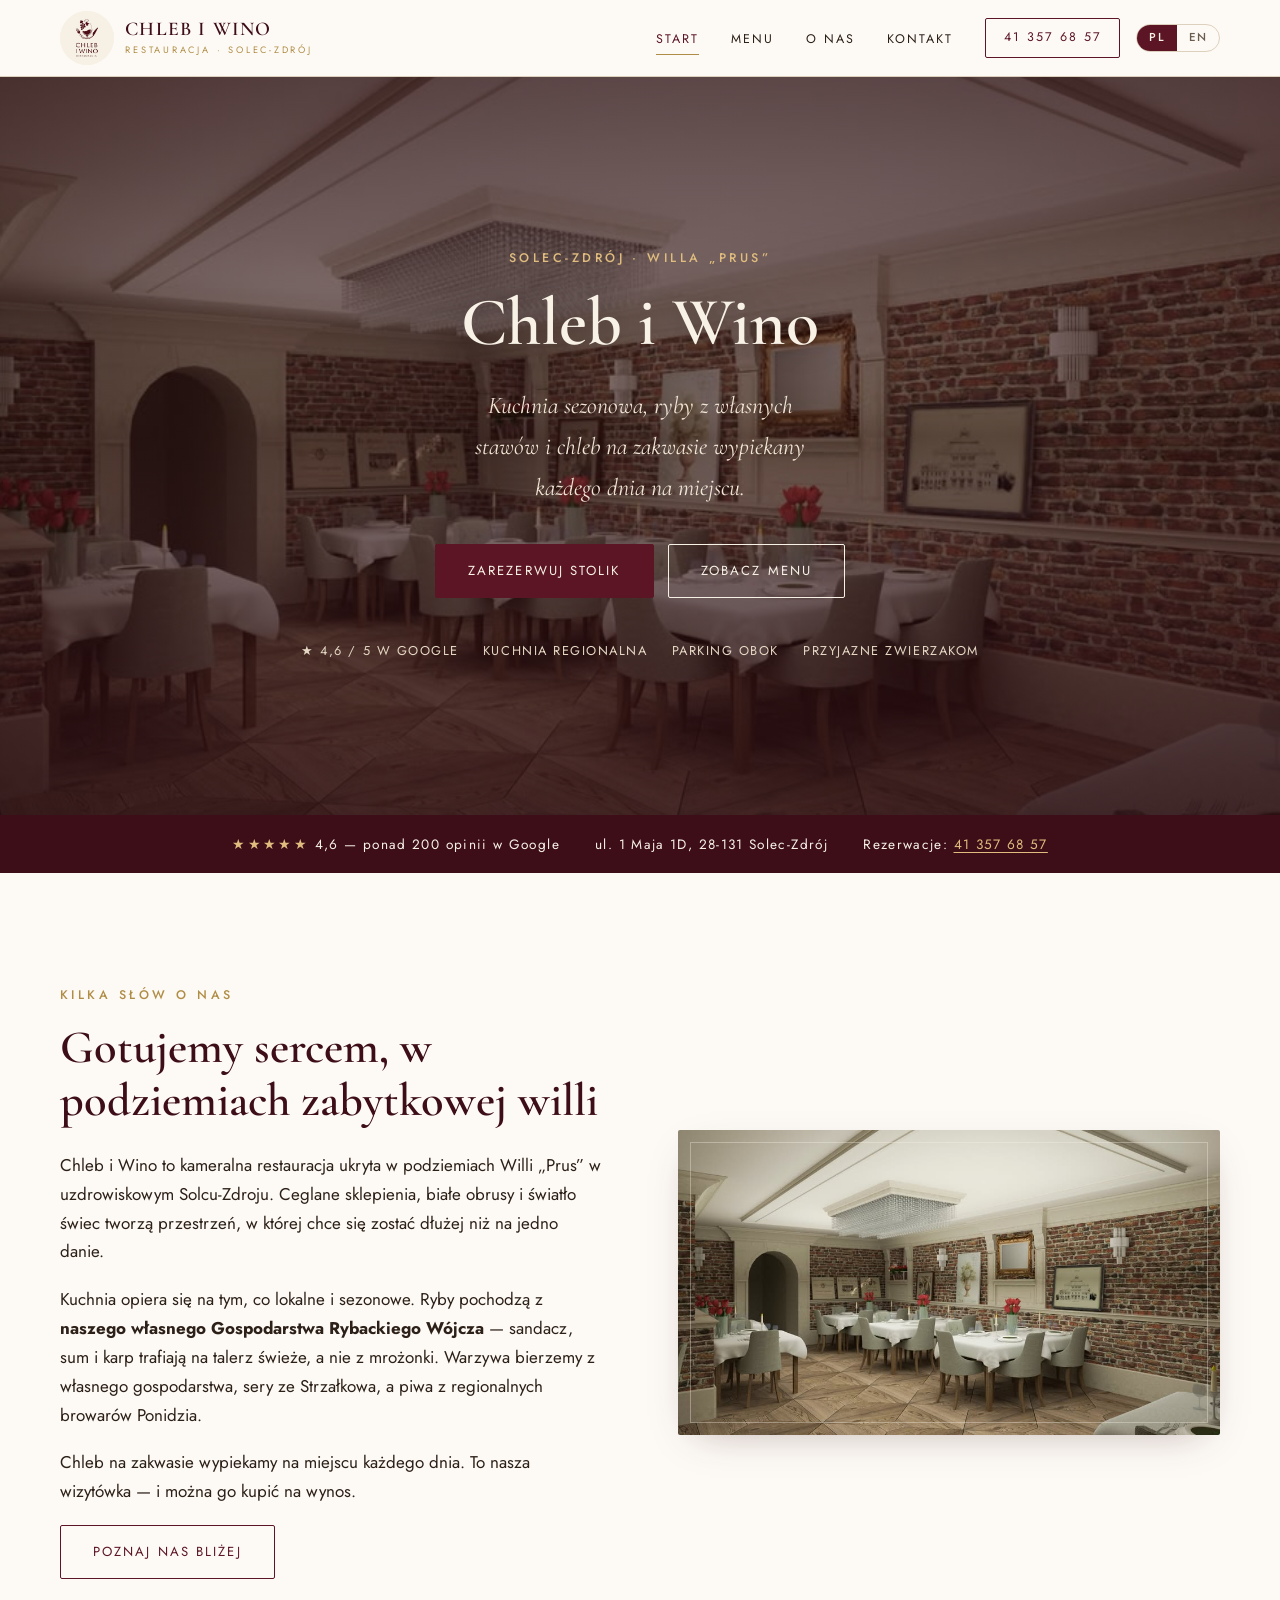
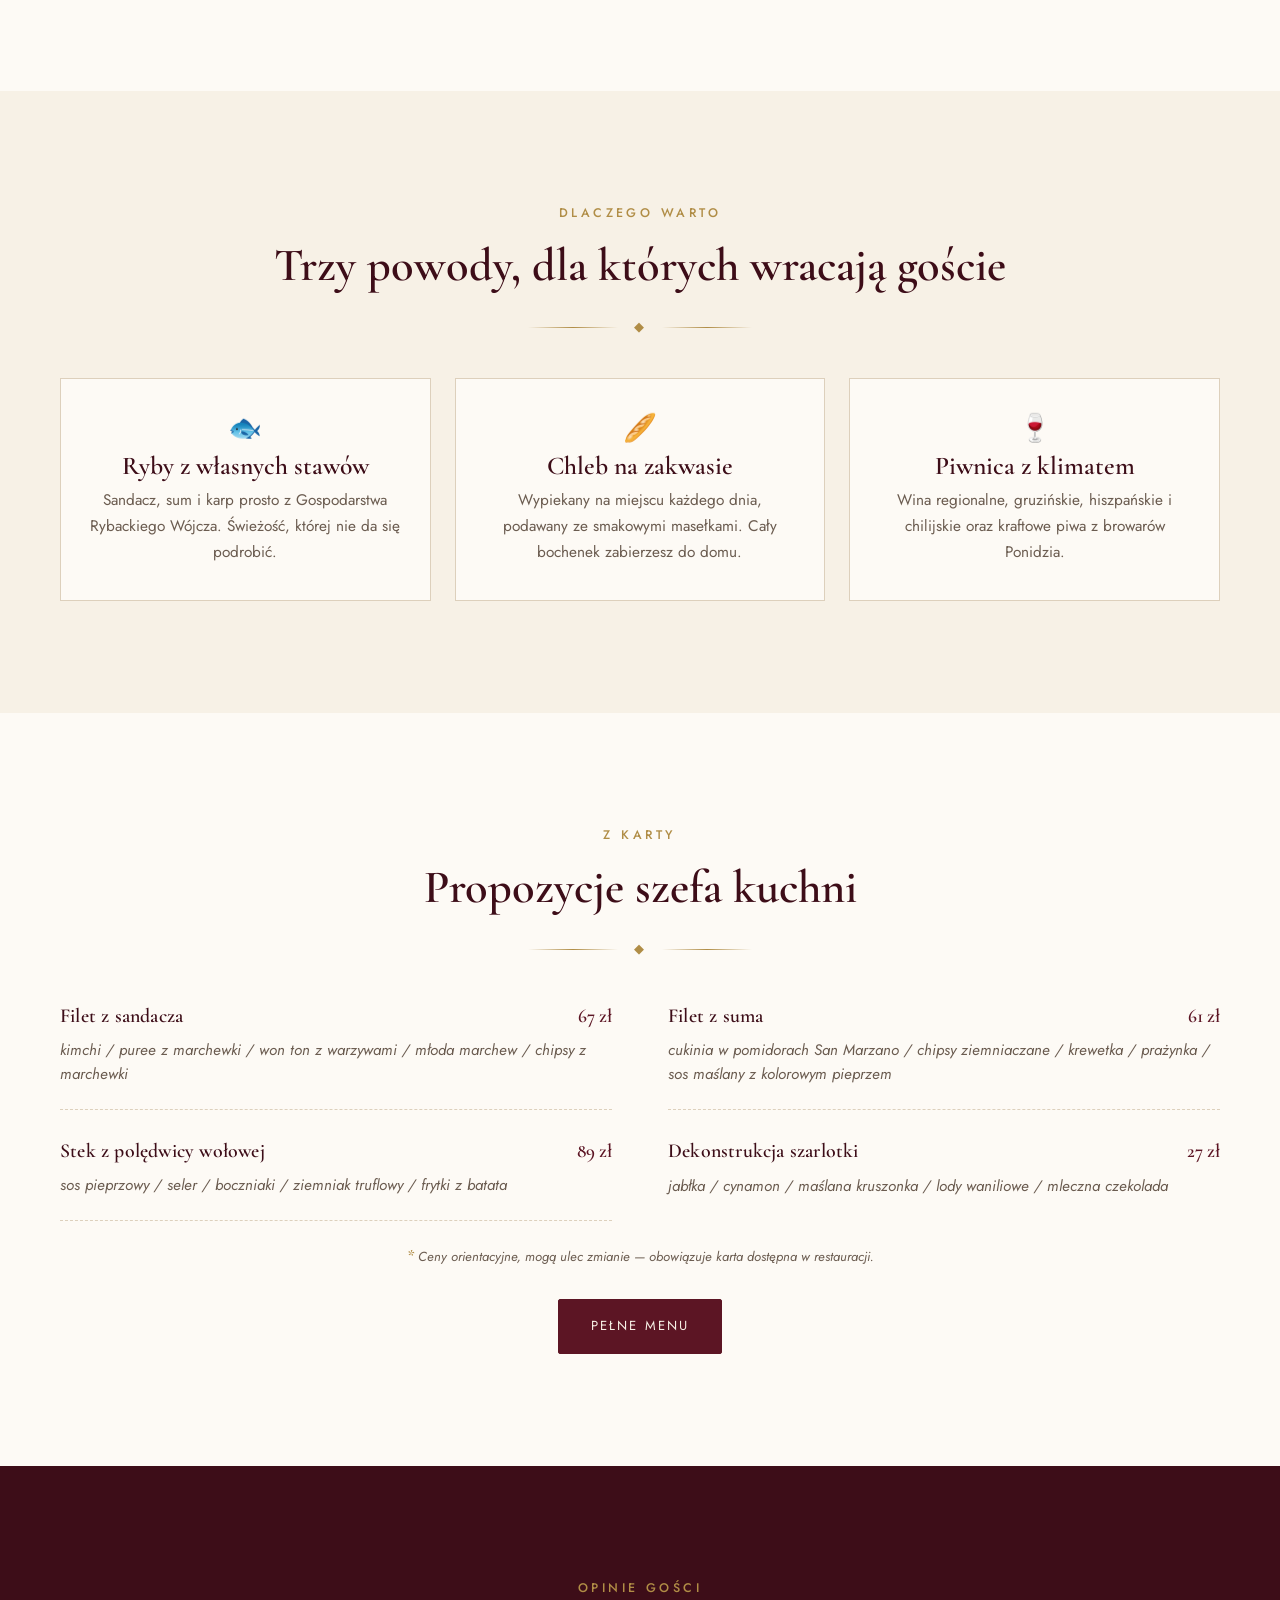
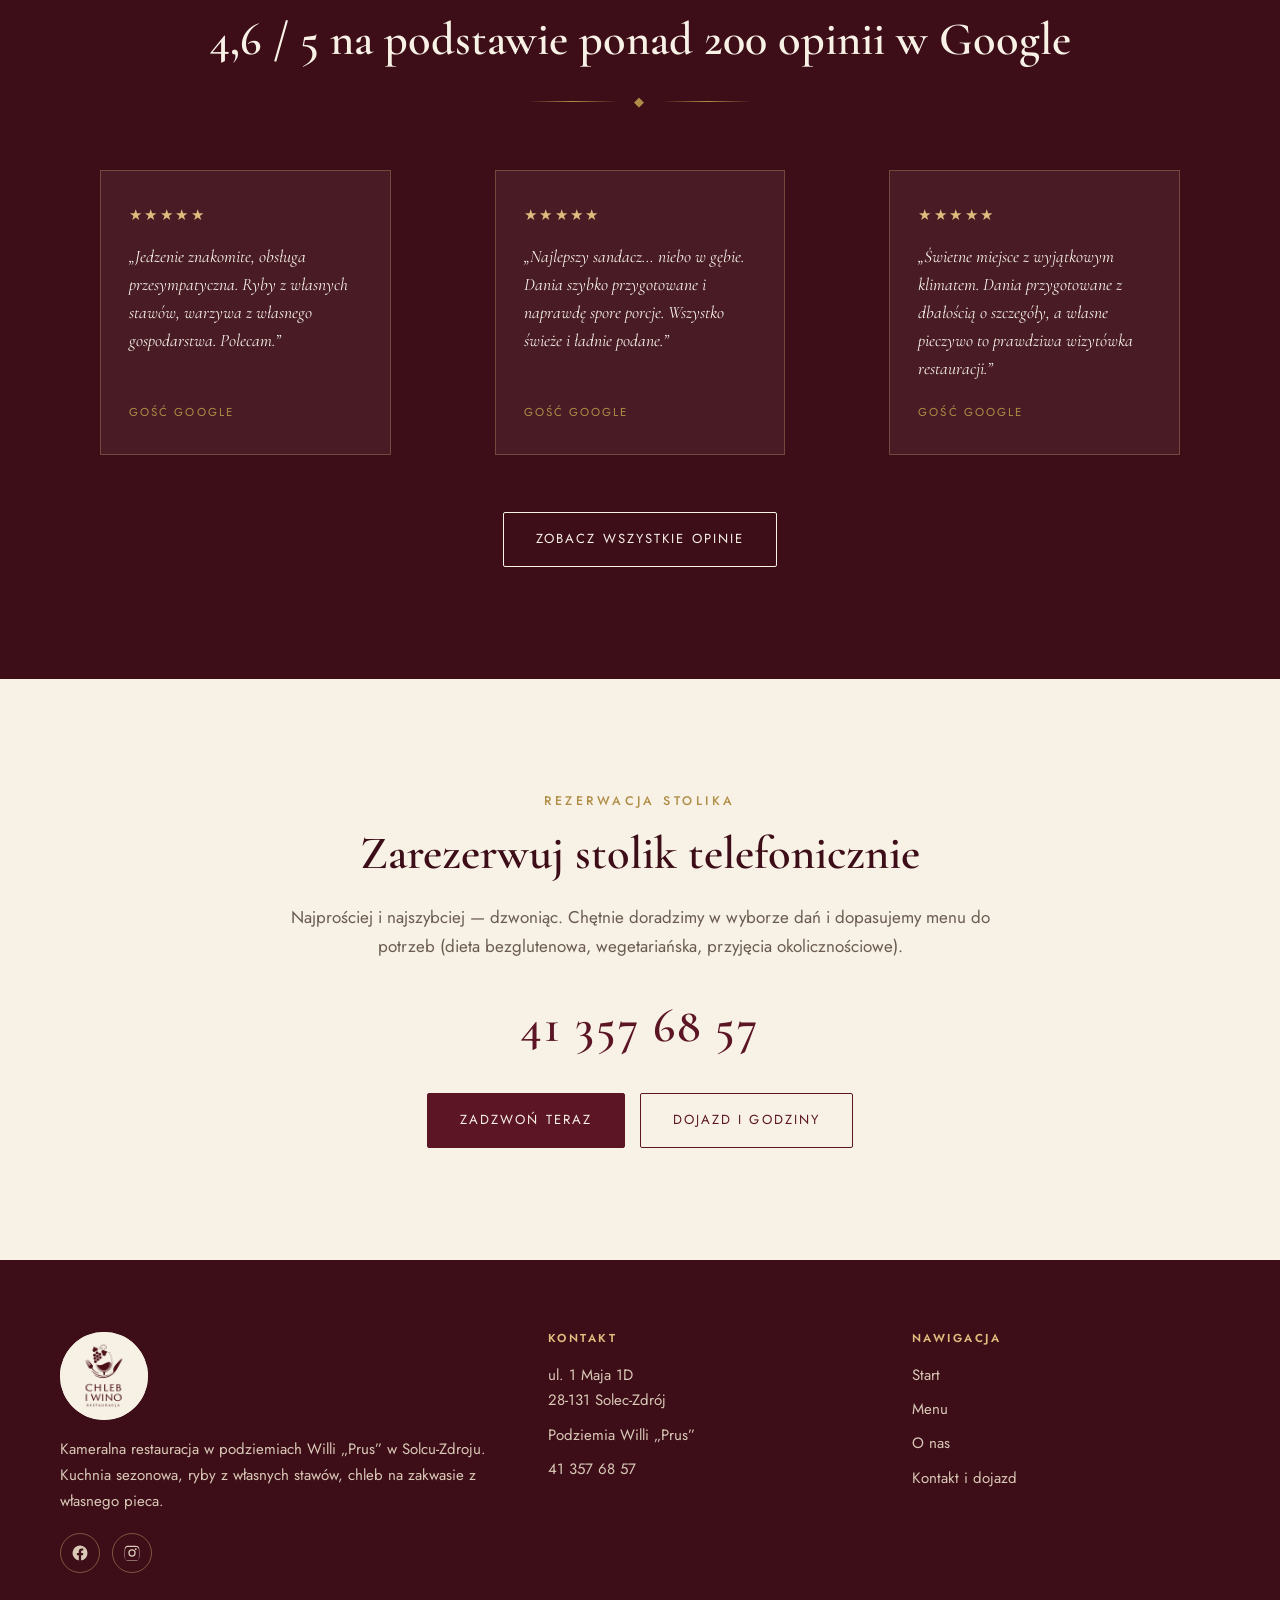
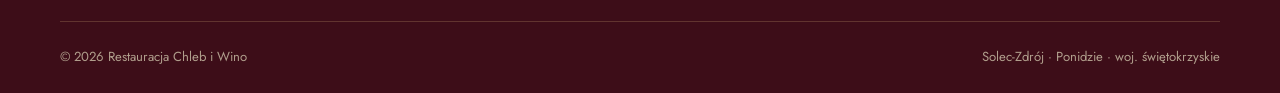
==== commit 169a4dd2: "Parking obok restauracji i akceptacja zwierząt Informacje potwierdzone przez restaurację — poprzedni" ====
--- a/index.html
+++ b/index.html
@@ -54,6 +54,12 @@
   "geo": { "@type": "GeoCoordinates", "latitude": 50.3466, "longitude": 20.9075 },
   "hasMenu": "https://chlebiwino-solec.pl/menu.html",
   "acceptsReservations": "True",
+  "amenityFeature": [
+    { "@type": "LocationFeatureSpecification", "name": "Parking obok restauracji", "value": true },
+    { "@type": "LocationFeatureSpecification", "name": "Zwierzęta akceptowane", "value": true },
+    { "@type": "LocationFeatureSpecification", "name": "Dania na wynos", "value": true },
+    { "@type": "LocationFeatureSpecification", "name": "Ogródek letni", "value": true }
+  ],
   "sameAs": [
     "https://www.facebook.com/RestauracjaChlebiWinoSolec/",
     "https://www.instagram.com/restauracja_chlebiwino/"
@@ -127,7 +133,8 @@
     <p class="hero__meta">
       <span>★ 4,6 / 5 w Google</span>
       <span>Kuchnia regionalna</span>
-      <span>Na miejscu i na wynos</span>
+      <span>Parking obok</span>
+      <span>Przyjazne zwierzakom</span>
     </p>
   </div>
 </section>
